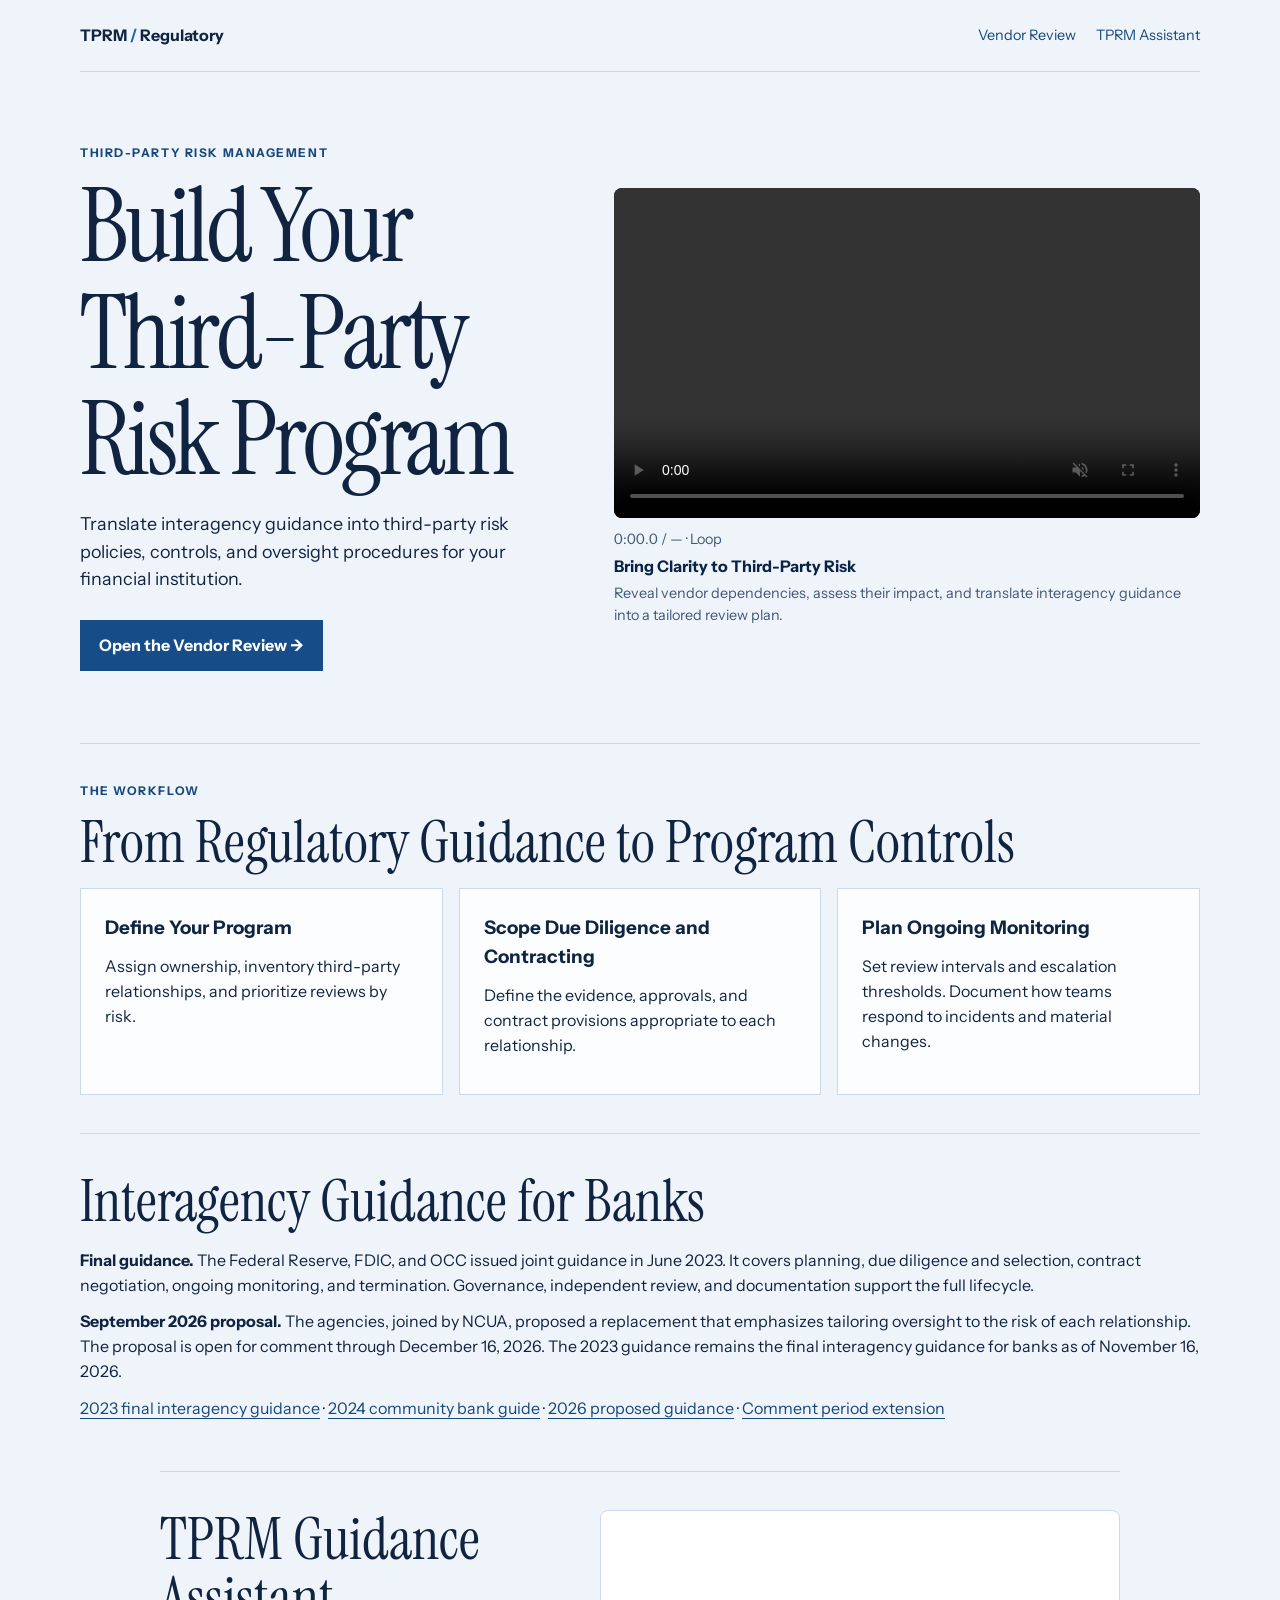
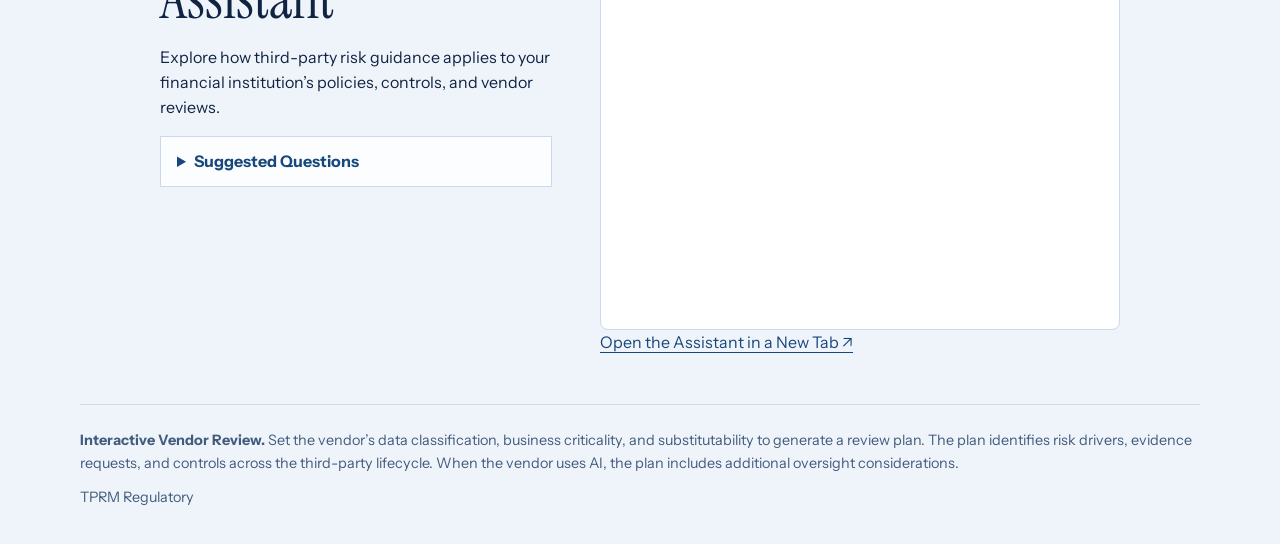
==== index.html @ 796124a0 "Replace hero with Runway cinematic vendor network video" ====
<!doctype html>
<html lang="en"><head><meta charset="utf-8"><meta name="viewport" content="width=device-width, initial-scale=1"><title >Build Your Third-Party Risk Program | TPRM Regulatory</title><link rel="stylesheet" href="site.css?v=blue"><style>
@media (min-width: 900px) {
  .hero { grid-template-columns: minmax(0, 1fr) minmax(0, 1.2fr); gap: clamp(28px, 3.5vw, 48px); }
}
.hero-film { margin: 0; min-width: 0; }
.hero-film-cue {
  display: block;
  margin-bottom: .25rem;
  color: #082344;
  font-size: 1rem;
  font-weight: 700;
  line-height: 1.35;
}
.hero-film video { aspect-ratio: 16 / 9; object-fit: contain; filter: none; border-radius: 8px; }
.hero-film figcaption { margin-top: .65rem; color: #405875; font-size: .9rem; }
</style><style>
.chat > p:first-of-type { max-width: 65ch; }
.chat details { margin: 1rem 0; padding: .75rem 1rem; border: 1px solid var(--line); background: #fbfdff; }
.chat summary { color: var(--green); font-weight: 700; cursor: pointer; }
.chat details ul { margin: .6rem 0 0; padding-left: 1.4rem; }
.chat { display: grid; grid-template-columns: minmax(0, 1fr) minmax(0, 520px); align-items: start; gap: clamp(1rem, 4vw, 3rem); max-width: 960px; margin-inline: auto; }
.chat .assistant-panel { min-width: 0; }
.chat iframe { height: 420px; border-radius: 8px; }
@media (max-width: 760px) {
  .chat { grid-template-columns: minmax(0, 1fr); }
  .chat iframe { height: 380px; }
}
</style></head>
<body><header><a class="brand" href="./">TPRM<span> / </span>Regulatory</a><nav aria-label="Main navigation"><a href="review.html" >Vendor Review</a><a href="#chat" >TPRM Assistant</a></nav></header><main><section class="hero"><div><p class="eyebrow">THIRD-PARTY RISK MANAGEMENT</p><h1 >Build Your Third-Party Risk Program</h1><p>Translate interagency guidance into third-party risk policies, controls, and oversight procedures for your financial institution.</p><a class="button" href="review.html" >Open the Vendor Review <span aria-hidden="true">→</span></a></div><figure class="hero-film">
  <video controls autoplay muted loop playsinline preload="auto" aria-label="AI-generated cinematic reveal of a bank and its interconnected service providers"><source src="tprm-clarity.mp4" type="video/mp4"></video>
  <figcaption>
    <output id="hero-video-time" aria-label="Video elapsed time and duration" aria-live="off" style="display:block;margin-bottom:.35rem;font-variant-numeric:tabular-nums">0:00.0 / — · Loop</output>
    <span class="hero-film-cue">Bring Clarity to Third-Party Risk</span>
    Reveal vendor dependencies, assess their impact, and translate interagency guidance into a tailored review plan.
  </figcaption>
  <script>
    const heroVideo = document.querySelector('.hero-film video');
    const heroTime = document.getElementById('hero-video-time');

    function formatVideoTime(seconds) {
      const tenths = Math.floor(seconds * 10);
      const minutes = Math.floor(tenths / 600);
      const remainder = String(Math.floor(tenths / 10) % 60).padStart(2, '0');
      return `${minutes}:${remainder}.${tenths % 10}`;
    }

    function updateVideoDisplay() {
      if (!Number.isFinite(heroVideo.duration) || heroVideo.duration <= 0) return;
      heroTime.textContent = `${formatVideoTime(heroVideo.currentTime)} / ${formatVideoTime(heroVideo.duration)} · Loop`;
    }

    heroVideo.addEventListener('loadedmetadata', updateVideoDisplay);
    heroVideo.addEventListener('timeupdate', updateVideoDisplay);
    updateVideoDisplay();
  </script>
</figure></section><section class="summary"><p class="eyebrow">THE WORKFLOW</p><h2 >From Regulatory Guidance to Program Controls</h2><div class="grid"><article><h3 >Define Your Program</h3><p>Assign ownership, inventory third-party relationships, and prioritize reviews by risk.</p></article><article><h3 >Scope Due Diligence and Contracting</h3><p>Define the evidence, approvals, and contract provisions appropriate to each relationship.</p></article><article><h3 >Plan Ongoing Monitoring</h3><p>Set review intervals and escalation thresholds. Document how teams respond to incidents and material changes.</p></article></div></section><section class="summary" aria-labelledby="guidance-heading">
  <h2 id="guidance-heading" >Interagency Guidance for Banks</h2>
  <p><strong>Final guidance.</strong> The Federal Reserve, FDIC, and OCC issued joint guidance in June 2023. It covers planning, due diligence and selection, contract negotiation, ongoing monitoring, and termination. Governance, independent review, and documentation support the full lifecycle.</p>
  <p><strong>September 2026 proposal.</strong> The agencies, joined by NCUA, proposed a replacement that emphasizes tailoring oversight to the risk of each relationship. The proposal is open for comment through December 16, 2026. The 2023 guidance remains the final interagency guidance for banks as of November 16, 2026.</p>
  <p><a href="https://www.occ.gov/news-issuances/bulletins/2023/bulletin-2023-17.html">2023 final interagency guidance</a> · <a href="https://www.occ.gov/news-issuances/bulletins/2024/bulletin-2024-11.html">2024 community bank guide</a> · <a href="https://www.occ.gov/news-issuances/bulletins/2026/bulletin-2026-46.html">2026 proposed guidance</a> · <a href="https://www.occ.gov/news-issuances/bulletins/2026/bulletin-2026-57.html">Comment period extension</a></p>
</section>
<section class="chat" id="chat" aria-labelledby="assistant-heading">
  <div class="assistant-copy">
  <h2 id="assistant-heading" >TPRM Guidance Assistant</h2>
  <p>Explore how third-party risk guidance applies to your financial institution’s policies, controls, and vendor reviews.</p>
  <details>
    <summary >Suggested Questions</summary>
    <ul>
      <li>What evidence should we request during third-party due diligence?</li>
      <li>What should we address in a contract with a critical service provider?</li>
      <li>How should we set a monitoring schedule based on vendor risk?</li>
    </ul>
  </details>
  </div>
  <div class="assistant-panel">
  <iframe id="assistant-frame" title="TPRM Guidance Assistant" data-src="https://share.chatling.ai/s/bdZsndnXXYo1NCs"></iframe>
  <script>
    const assistantFrame = document.getElementById('assistant-frame');
    const visibilityObserver = new IntersectionObserver(([entry]) => {
      if (entry.intersectionRatio < 0.5) return;
      visibilityObserver.disconnect();
      assistantFrame.src = assistantFrame.dataset.src;
    }, { threshold: 0.5 });
    visibilityObserver.observe(assistantFrame);
  </script>
  <p><a href="https://share.chatling.ai/s/bdZsndnXXYo1NCs" target="_blank" rel="noopener" >Open the Assistant in a New Tab ↗</a></p>
  </div>
</section></main><footer><p><strong >Interactive Vendor Review.</strong> Set the vendor’s data classification, business criticality, and substitutability to generate a review plan. The plan identifies risk drivers, evidence requests, and controls across the third-party lifecycle. When the vendor uses AI, the plan includes additional oversight considerations.</p><p>TPRM Regulatory</p></footer></body></html>
---- site.css ----
@import url('https://fonts.googleapis.com/css2?family=Instrument+Sans:wght@400;500;600;700&family=Instrument+Serif&display=swap');
:root{font: 16px/1.55 "Instrument Sans",Arial,sans-serif;color:#102442;background:#eff4fb;--ink:#102442;--green:#17477b;--line:#cbd9eb}*{box-sizing:border-box}body{margin:0}header,main,footer{width:min(1120px,calc(100% - 40px));margin:auto}header{display:flex;align-items:center;justify-content:space-between;gap:1rem;padding:23px 0;border-bottom:1px solid var(--line)}a{color:var(--green);text-underline-offset:4px}header a{text-decoration:none}.brand{font-weight:700;color:var(--ink)}.brand span{color:#2563a6}nav{display:flex;gap:1.25rem;font-size:.9rem}h1,h2{font-family:"Instrument Serif",Georgia,serif;font-weight:400;line-height:1.04;margin:0 0 16px}h1{font-size:clamp(3.5rem,8vw,6.8rem);letter-spacing:-.035em}h2{font-size:clamp(2.35rem,5vw,3.6rem)}h3,p{margin:0 0 12px}.eyebrow{font-size:.75rem;font-weight:700;letter-spacing:.13em;color:var(--green)}.hero{display:grid;grid-template-columns:1.05fr 1fr;gap:clamp(25px,5vw,70px);align-items:center;padding:72px 0}.hero p:not(.eyebrow),.intro>p:not(.eyebrow){max-width:62ch;font-size:1.12rem}.button{display:inline-block;background:#164d88;color:#fff;border:0;padding:13px 19px;font:inherit;font-weight:700;text-decoration:none;cursor:pointer;margin-top:15px}.button:hover{background:#0a305c}video{width:100%;aspect-ratio:4/3;display:block;object-fit:cover;background:#0b2448}.summary,.chat,.workbench{border-top:1px solid var(--line);padding:38px 0}.grid,.workbench{display:grid;gap:16px}.grid{grid-template-columns:repeat(3,1fr)}.grid article,form,.result{border:1px solid var(--line);background:#fbfdff;padding:24px}.intro{padding:64px 0 32px}.note{color:#405875}.workbench{grid-template-columns:1fr 1.2fr;align-items:start}label,select{display:block;width:100%}label,dt{font-weight:700}select{font:inherit;color:inherit;padding:10px;margin:5px 0 18px;background:#eff4fb;border:1px solid #7893b4}dd{margin:0 0 14px}.chat iframe{display:block;width:100%;height:510px;border:1px solid var(--line);background:#fff}.chat iframe+p{margin-top:10px}footer{border-top:1px solid var(--line);padding:24px 0;color:#425c7d;font-size:.9rem}:focus-visible{outline:3px solid #1d62a8;outline-offset:4px}@media(max-width:720px){.hero,.grid,.workbench{grid-template-columns:1fr}.hero{padding:45px 0}nav{gap:.7rem}header{flex-wrap:wrap}}

.hero video{filter:hue-rotate(85deg)}
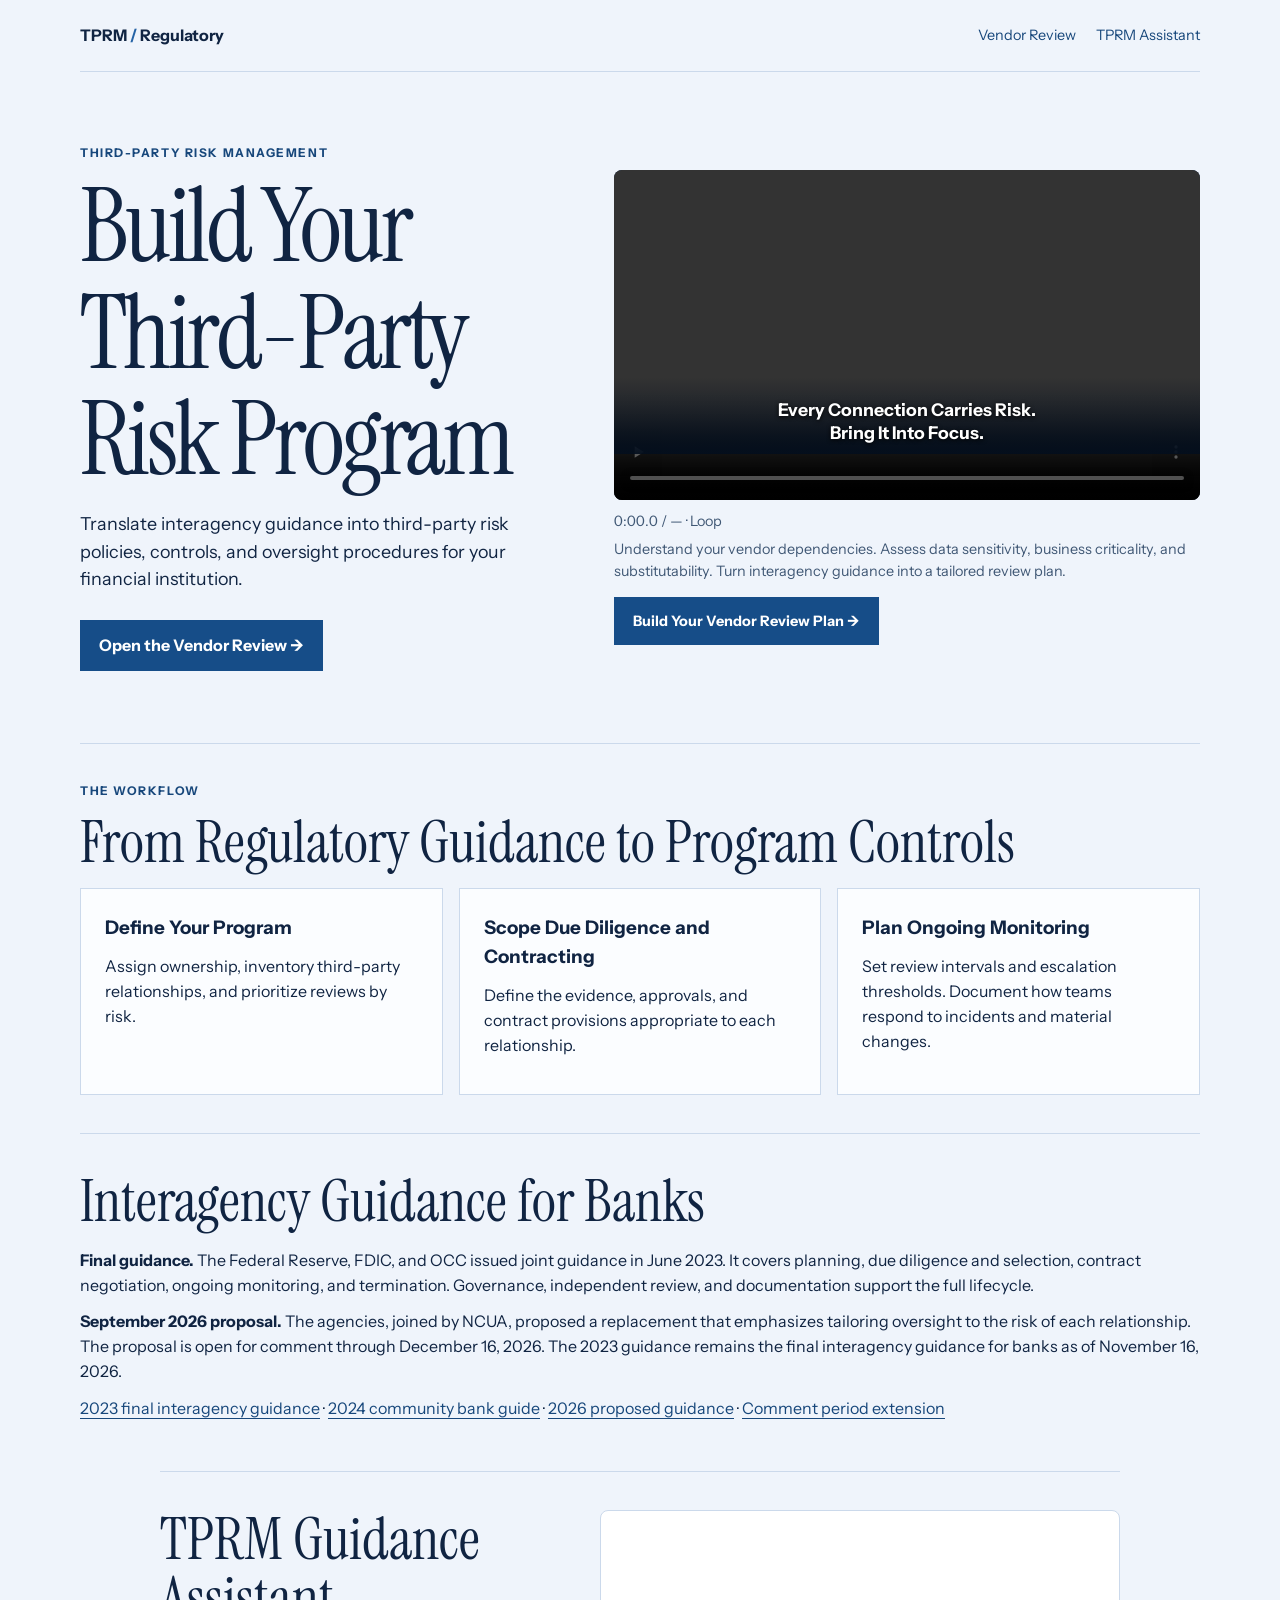
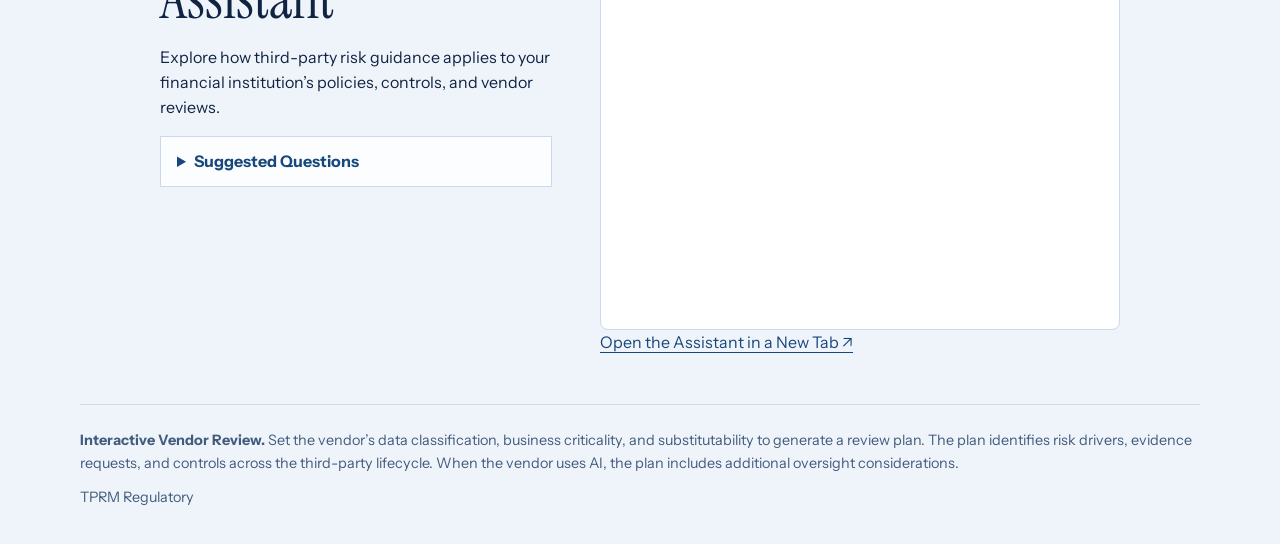
==== commit 6340c4f0: "Connect cinematic video to vendor review with message and CTA" ====
--- a/index.html
+++ b/index.html
@@ -4,6 +4,23 @@
   .hero { grid-template-columns: minmax(0, 1fr) minmax(0, 1.2fr); gap: clamp(28px, 3.5vw, 48px); }
 }
 .hero-film { margin: 0; min-width: 0; }
+.hero-video-stage { position: relative; container-type: inline-size; }
+.hero-video-message {
+  position: absolute;
+  left: 0;
+  right: 0;
+  bottom: 46px;
+  padding: 1.4rem .8rem .55rem;
+  background: linear-gradient(transparent, rgba(3, 14, 29, .94));
+  color: #fff;
+  text-align: center;
+  pointer-events: none;
+  font-size: clamp(12px, 3cqw, 20px);
+  font-weight: 700;
+  line-height: 1.3;
+  text-shadow: 0 1px 4px #000;
+}
+.hero-film .button { display: inline-block; margin-top: .9rem; }
 .hero-film-cue {
   display: block;
   margin-bottom: .25rem;
@@ -28,11 +45,14 @@
 }
 </style></head>
 <body><header><a class="brand" href="./">TPRM<span> / </span>Regulatory</a><nav aria-label="Main navigation"><a href="review.html" >Vendor Review</a><a href="#chat" >TPRM Assistant</a></nav></header><main><section class="hero"><div><p class="eyebrow">THIRD-PARTY RISK MANAGEMENT</p><h1 >Build Your Third-Party Risk Program</h1><p>Translate interagency guidance into third-party risk policies, controls, and oversight procedures for your financial institution.</p><a class="button" href="review.html" >Open the Vendor Review <span aria-hidden="true">→</span></a></div><figure class="hero-film">
-  <video controls autoplay muted loop playsinline preload="auto" aria-label="AI-generated cinematic reveal of a bank and its interconnected service providers"><source src="tprm-clarity.mp4" type="video/mp4"></video>
+  <div class="hero-video-stage">
+    <video controls autoplay muted loop playsinline preload="auto" aria-label="AI-generated cinematic reveal of USA Bank and its vendor network. Every connection carries risk. Bring it into focus."><source src="tprm-usa-bank.mp4" type="video/mp4"></video>
+    <div class="hero-video-message" aria-hidden="true">Every Connection Carries Risk.<br>Bring It Into Focus.</div>
+  </div>
   <figcaption>
     <output id="hero-video-time" aria-label="Video elapsed time and duration" aria-live="off" style="display:block;margin-bottom:.35rem;font-variant-numeric:tabular-nums">0:00.0 / — · Loop</output>
-    <span class="hero-film-cue">Bring Clarity to Third-Party Risk</span>
-    Reveal vendor dependencies, assess their impact, and translate interagency guidance into a tailored review plan.
+    Understand your vendor dependencies. Assess data sensitivity, business criticality, and substitutability. Turn interagency guidance into a tailored review plan.
+    <a class="button" href="review.html?v=title-case">Build Your Vendor Review Plan <span aria-hidden="true">→</span></a>
   </figcaption>
   <script>
     const heroVideo = document.querySelector('.hero-film video');
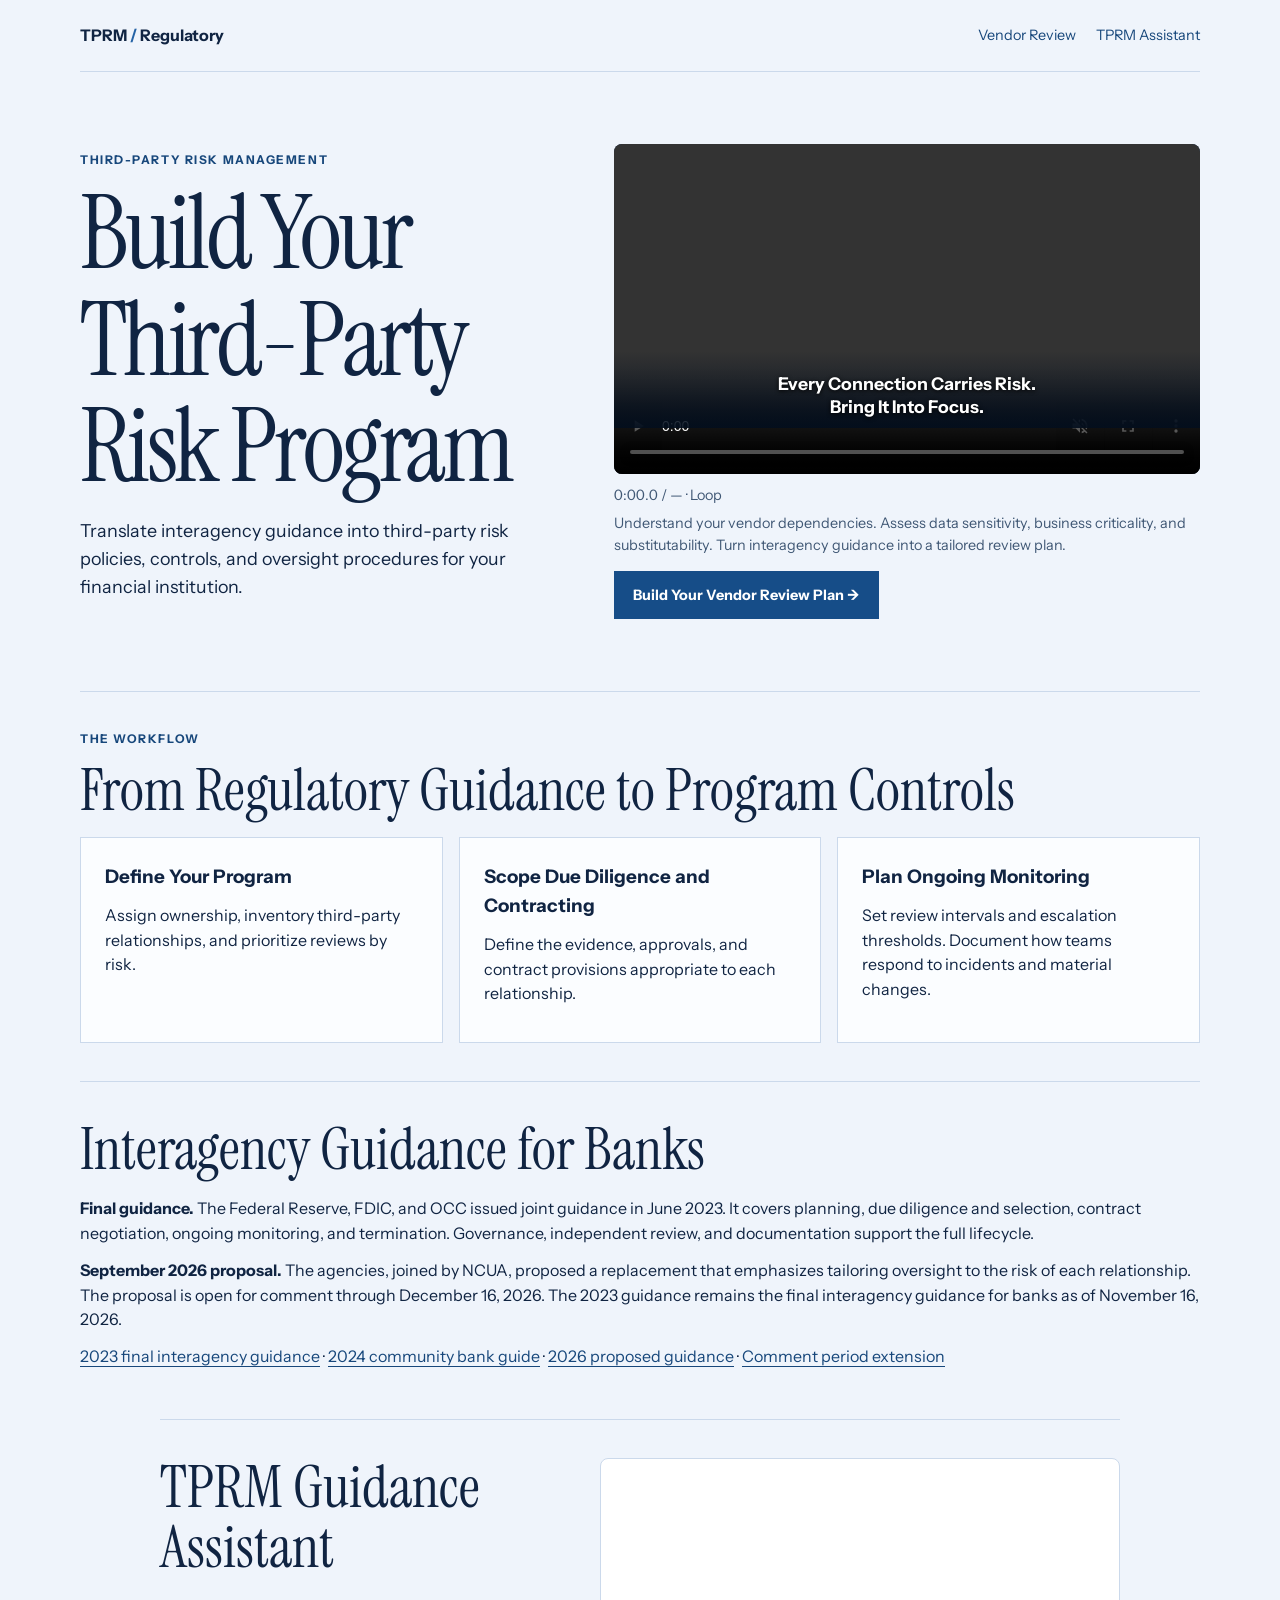
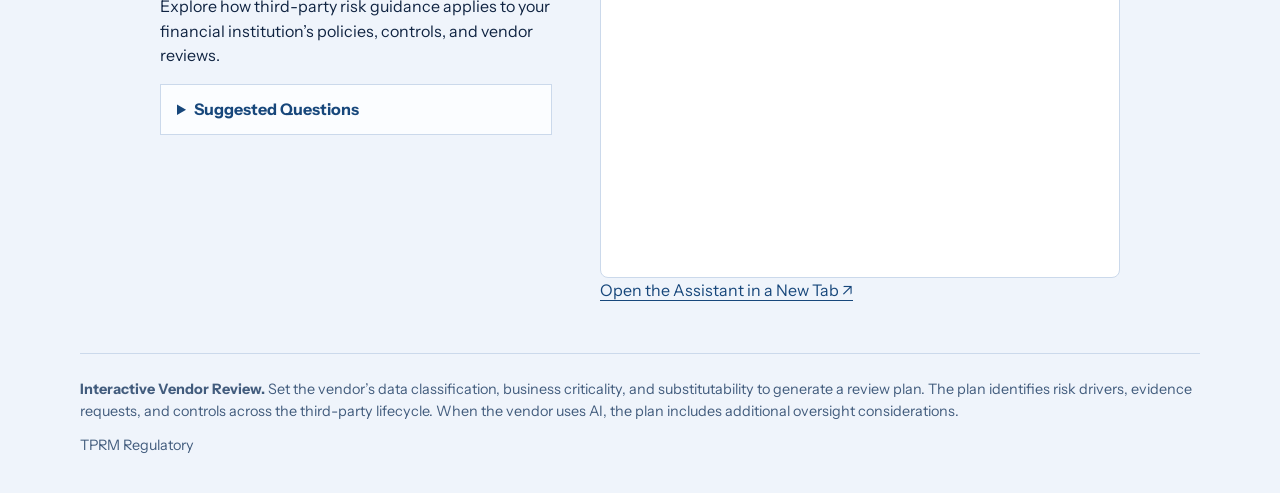
==== commit ee38f9ae: "Keep the vendor review call to action beneath the video" ====
--- a/index.html
+++ b/index.html
@@ -44,7 +44,7 @@
   .chat iframe { height: 380px; }
 }
 </style></head>
-<body><header><a class="brand" href="./">TPRM<span> / </span>Regulatory</a><nav aria-label="Main navigation"><a href="review.html" >Vendor Review</a><a href="#chat" >TPRM Assistant</a></nav></header><main><section class="hero"><div><p class="eyebrow">THIRD-PARTY RISK MANAGEMENT</p><h1 >Build Your Third-Party Risk Program</h1><p>Translate interagency guidance into third-party risk policies, controls, and oversight procedures for your financial institution.</p><a class="button" href="review.html" >Open the Vendor Review <span aria-hidden="true">→</span></a></div><figure class="hero-film">
+<body><header><a class="brand" href="./">TPRM<span> / </span>Regulatory</a><nav aria-label="Main navigation"><a href="review.html" >Vendor Review</a><a href="#chat" >TPRM Assistant</a></nav></header><main><section class="hero"><div><p class="eyebrow">THIRD-PARTY RISK MANAGEMENT</p><h1 >Build Your Third-Party Risk Program</h1><p>Translate interagency guidance into third-party risk policies, controls, and oversight procedures for your financial institution.</p></div><figure class="hero-film">
   <div class="hero-video-stage">
     <video controls autoplay muted loop playsinline preload="auto" aria-label="AI-generated cinematic reveal of USA Bank and its vendor network. Every connection carries risk. Bring it into focus."><source src="tprm-usa-bank.mp4" type="video/mp4"></video>
     <div class="hero-video-message" aria-hidden="true">Every Connection Carries Risk.<br>Bring It Into Focus.</div>
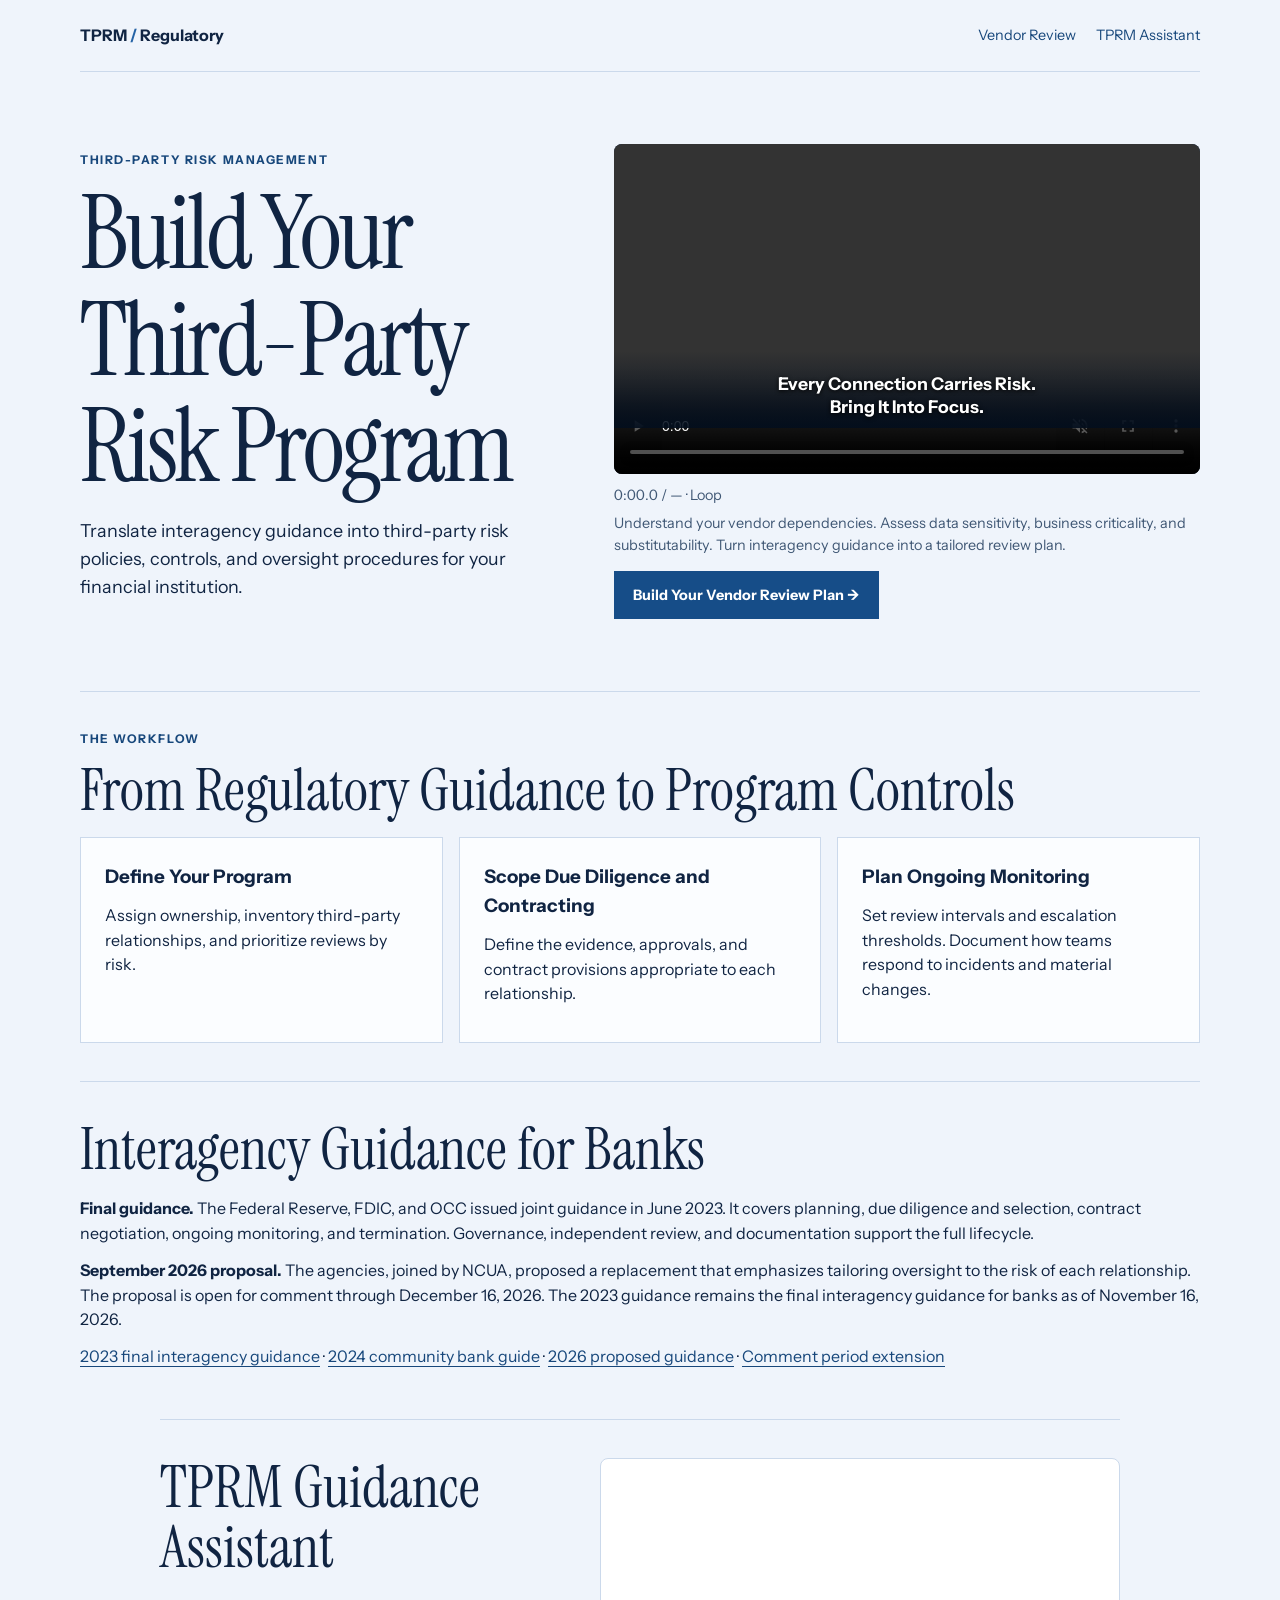
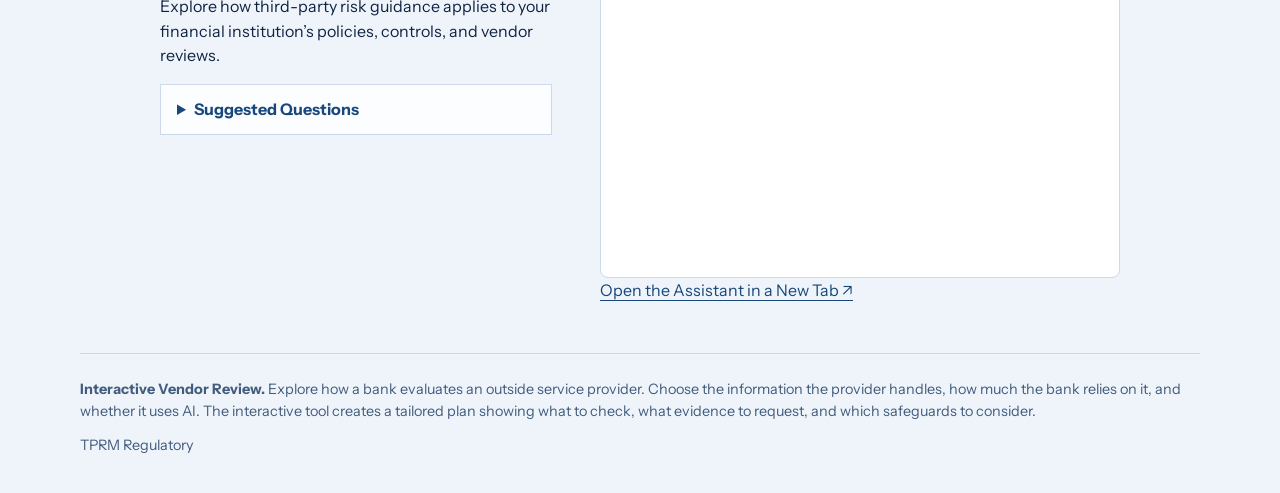
==== commit 488db47f: "Explain the interactive vendor review in plain language" ====
--- a/index.html
+++ b/index.html
@@ -106,4 +106,4 @@
   </script>
   <p><a href="https://share.chatling.ai/s/bdZsndnXXYo1NCs" target="_blank" rel="noopener" >Open the Assistant in a New Tab ↗</a></p>
   </div>
-</section></main><footer><p><strong >Interactive Vendor Review.</strong> Set the vendor’s data classification, business criticality, and substitutability to generate a review plan. The plan identifies risk drivers, evidence requests, and controls across the third-party lifecycle. When the vendor uses AI, the plan includes additional oversight considerations.</p><p>TPRM Regulatory</p></footer></body></html>
+</section></main><footer><p><strong >Interactive Vendor Review.</strong> Explore how a bank evaluates an outside service provider. Choose the information the provider handles, how much the bank relies on it, and whether it uses AI. The interactive tool creates a tailored plan showing what to check, what evidence to request, and which safeguards to consider.</p><p>TPRM Regulatory</p></footer></body></html>
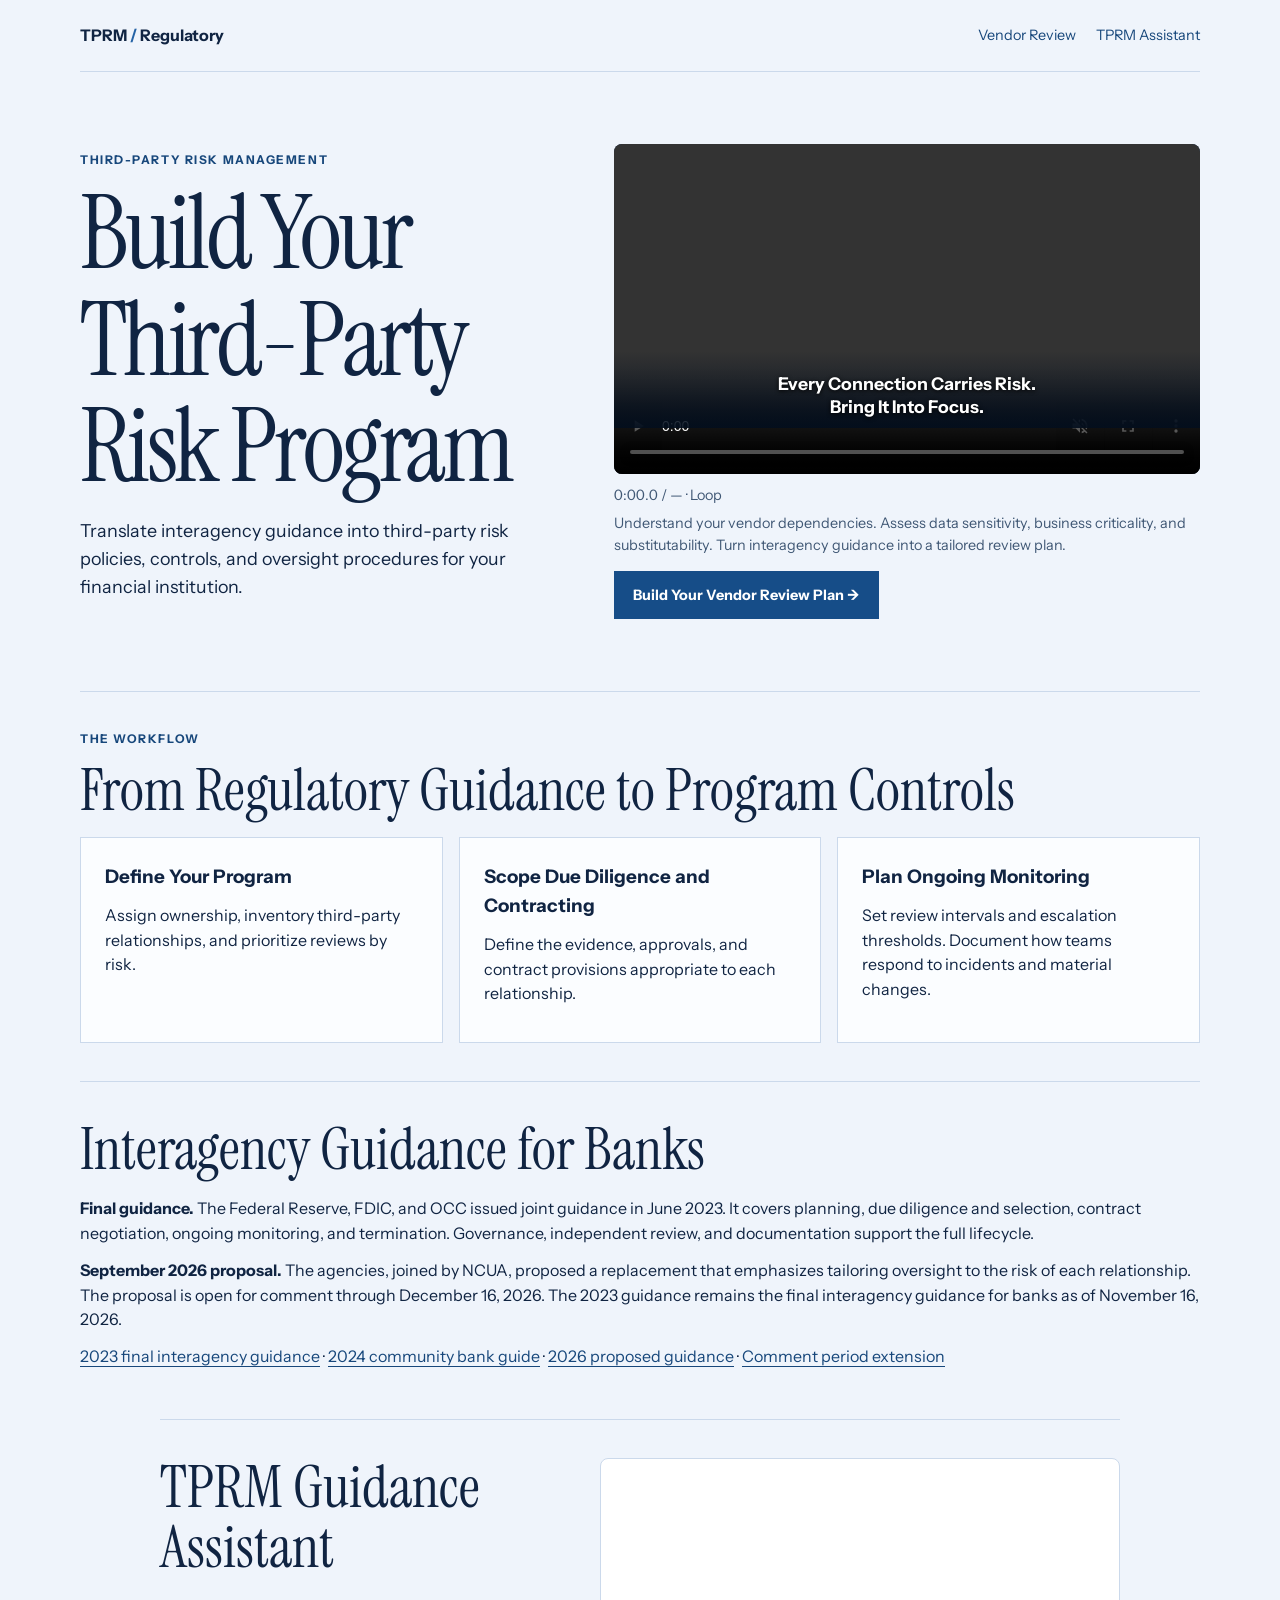
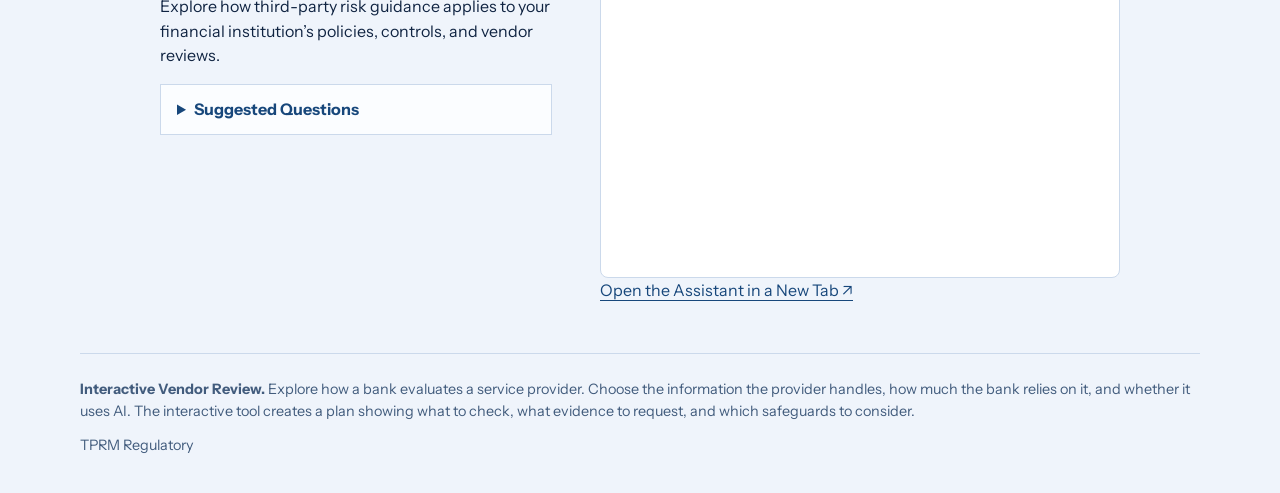
==== commit d881d463: "Keep footer explanation below 50 words including heading" ====
--- a/index.html
+++ b/index.html
@@ -106,4 +106,4 @@
   </script>
   <p><a href="https://share.chatling.ai/s/bdZsndnXXYo1NCs" target="_blank" rel="noopener" >Open the Assistant in a New Tab ↗</a></p>
   </div>
-</section></main><footer><p><strong >Interactive Vendor Review.</strong> Explore how a bank evaluates an outside service provider. Choose the information the provider handles, how much the bank relies on it, and whether it uses AI. The interactive tool creates a tailored plan showing what to check, what evidence to request, and which safeguards to consider.</p><p>TPRM Regulatory</p></footer></body></html>
+</section></main><footer><p><strong >Interactive Vendor Review.</strong> Explore how a bank evaluates a service provider. Choose the information the provider handles, how much the bank relies on it, and whether it uses AI. The interactive tool creates a plan showing what to check, what evidence to request, and which safeguards to consider.</p><p>TPRM Regulatory</p></footer></body></html>
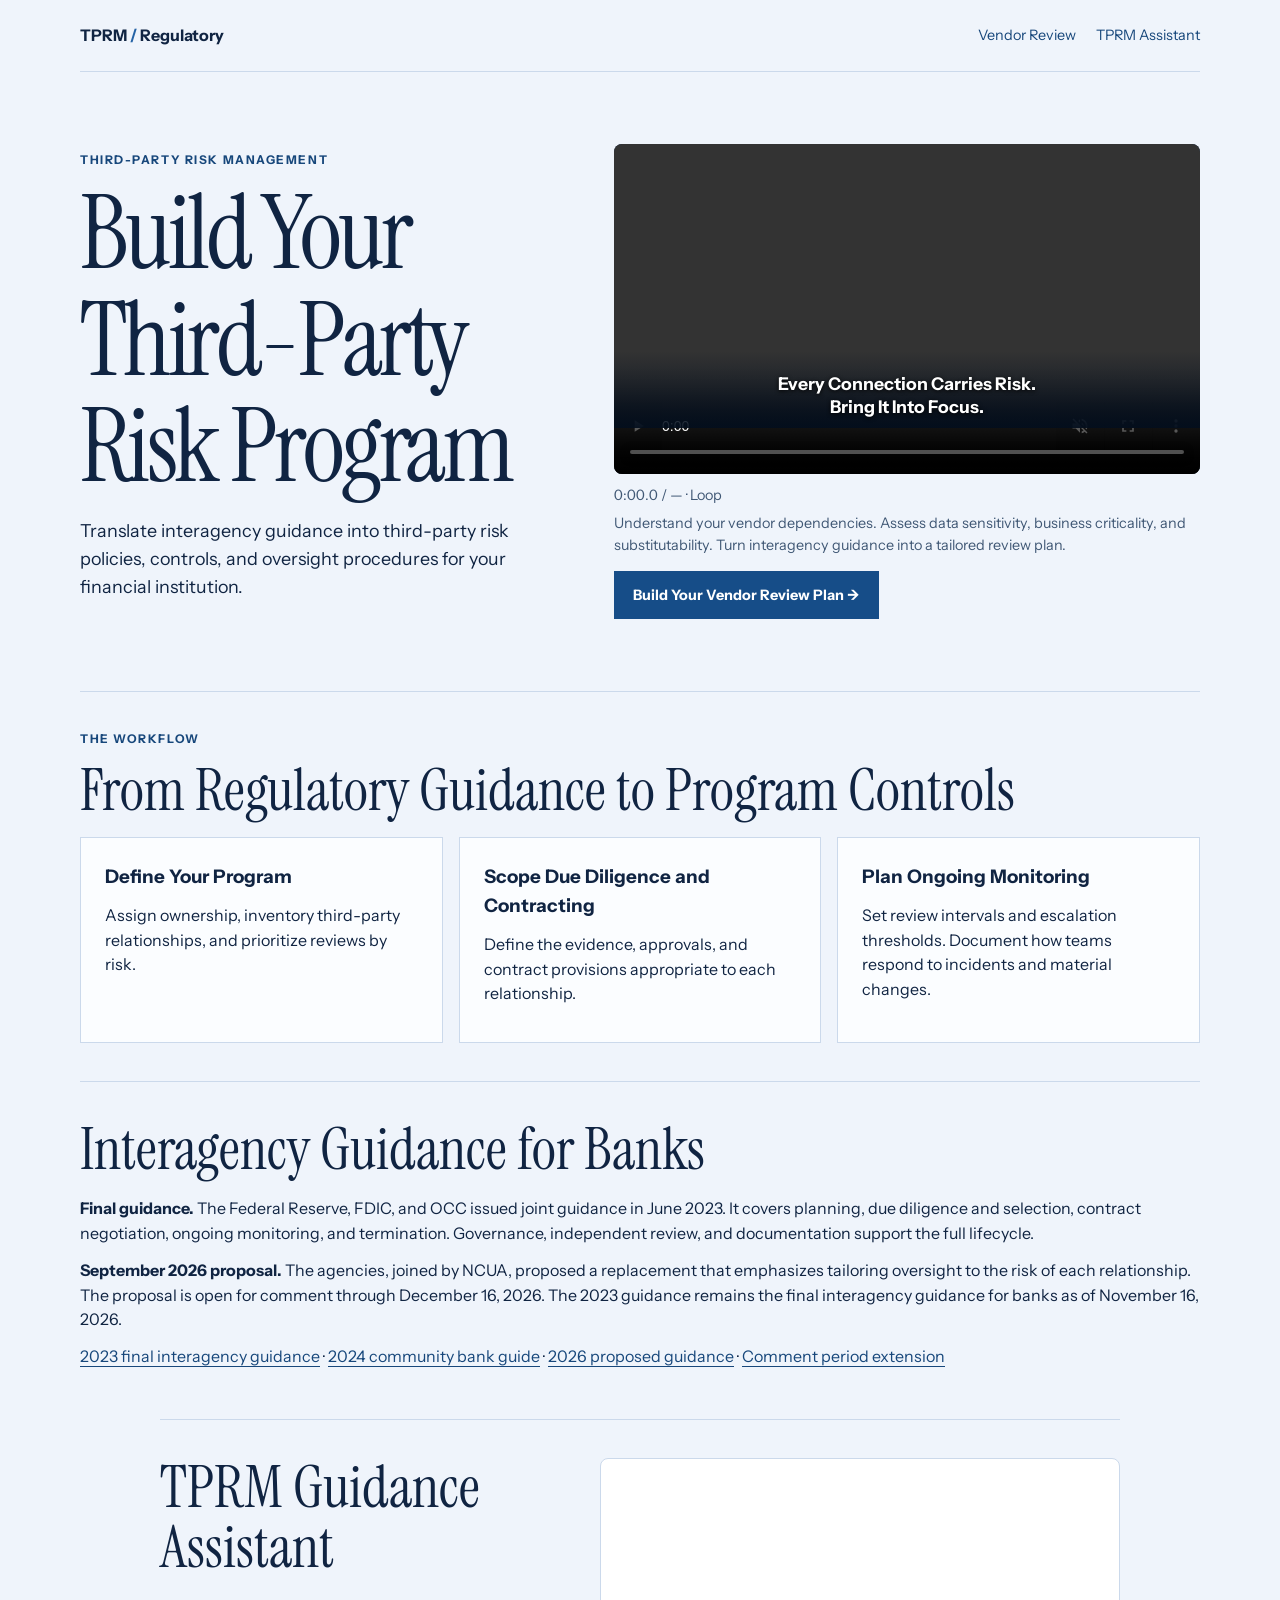
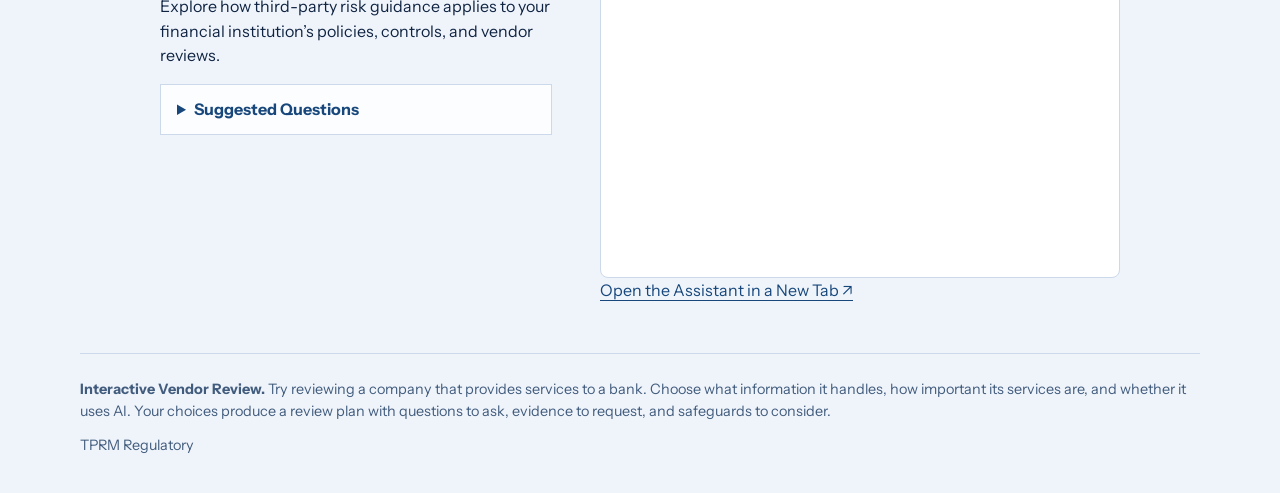
==== commit 031b7c58: "Make the footer explanation conversational and accessible" ====
--- a/index.html
+++ b/index.html
@@ -106,4 +106,4 @@
   </script>
   <p><a href="https://share.chatling.ai/s/bdZsndnXXYo1NCs" target="_blank" rel="noopener" >Open the Assistant in a New Tab ↗</a></p>
   </div>
-</section></main><footer><p><strong >Interactive Vendor Review.</strong> Explore how a bank evaluates a service provider. Choose the information the provider handles, how much the bank relies on it, and whether it uses AI. The interactive tool creates a plan showing what to check, what evidence to request, and which safeguards to consider.</p><p>TPRM Regulatory</p></footer></body></html>
+</section></main><footer><p><strong >Interactive Vendor Review.</strong> Try reviewing a company that provides services to a bank. Choose what information it handles, how important its services are, and whether it uses AI. Your choices produce a review plan with questions to ask, evidence to request, and safeguards to consider.</p><p>TPRM Regulatory</p></footer></body></html>
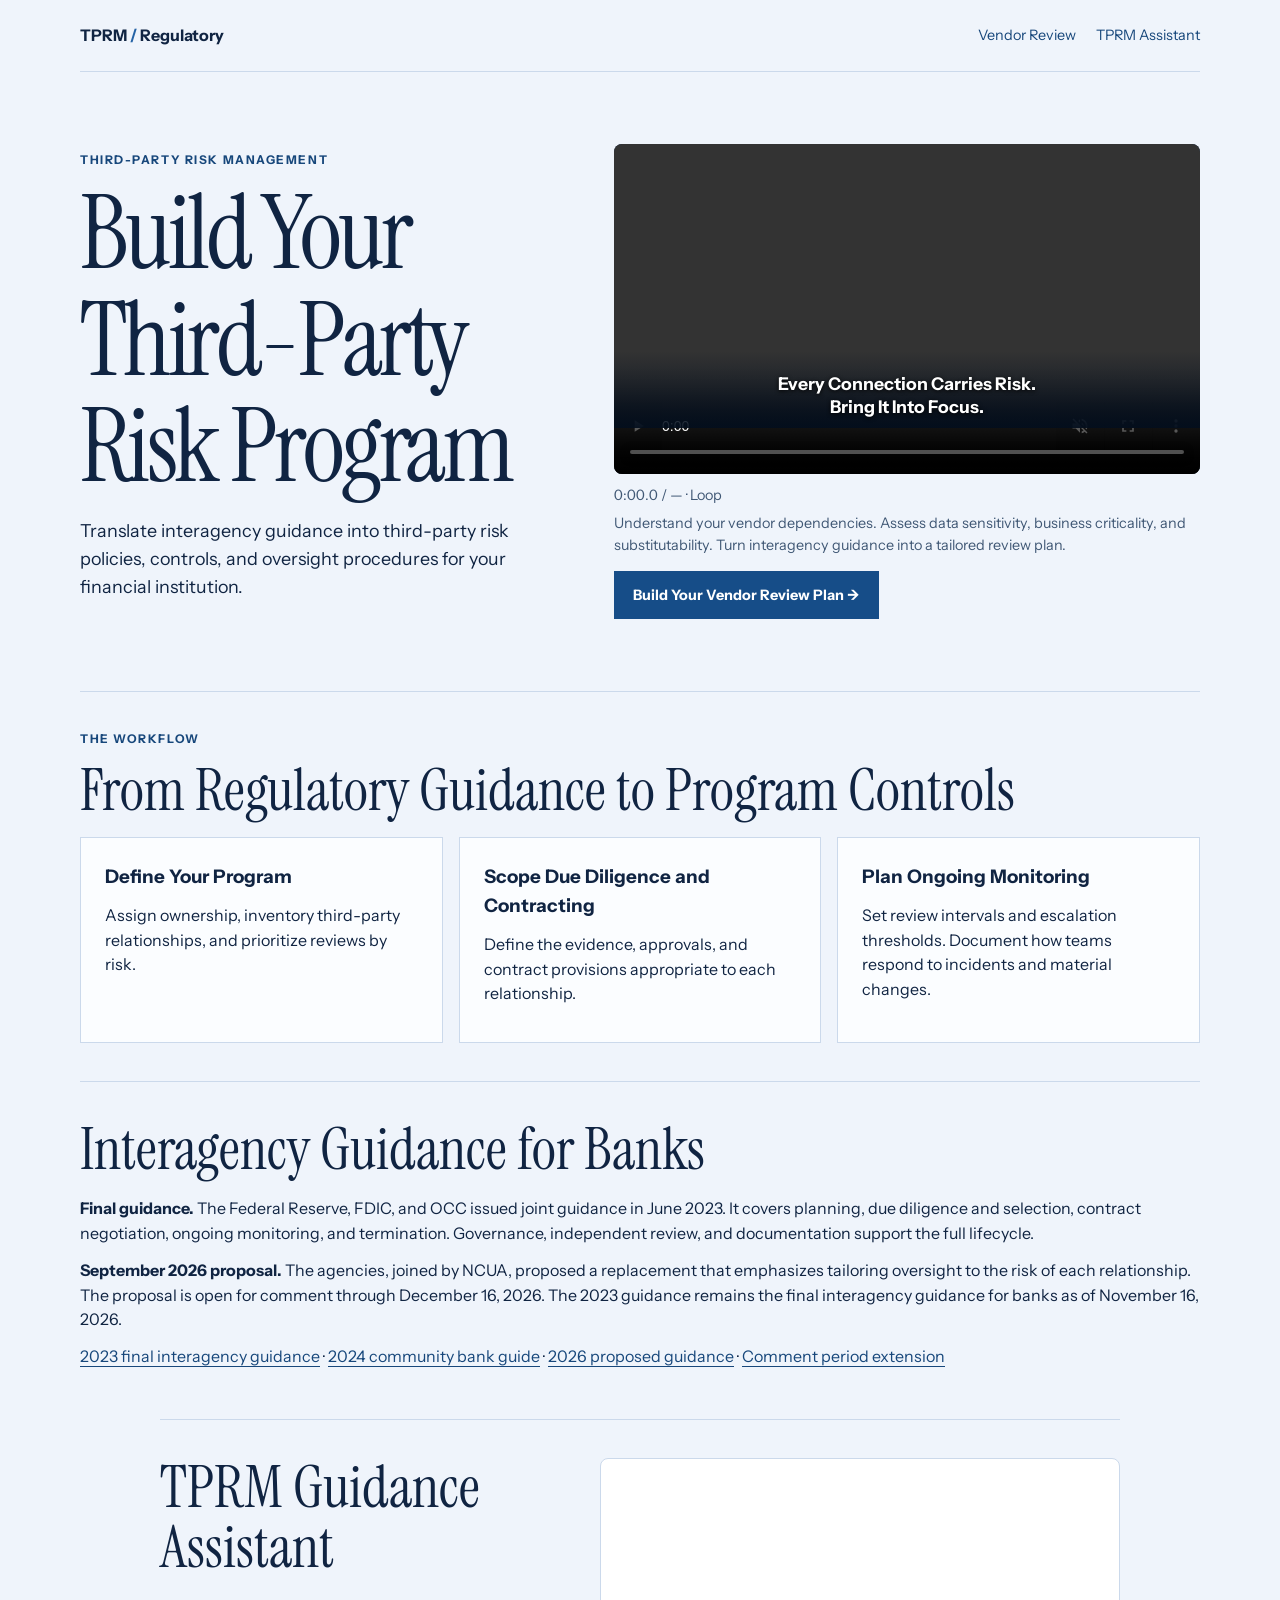
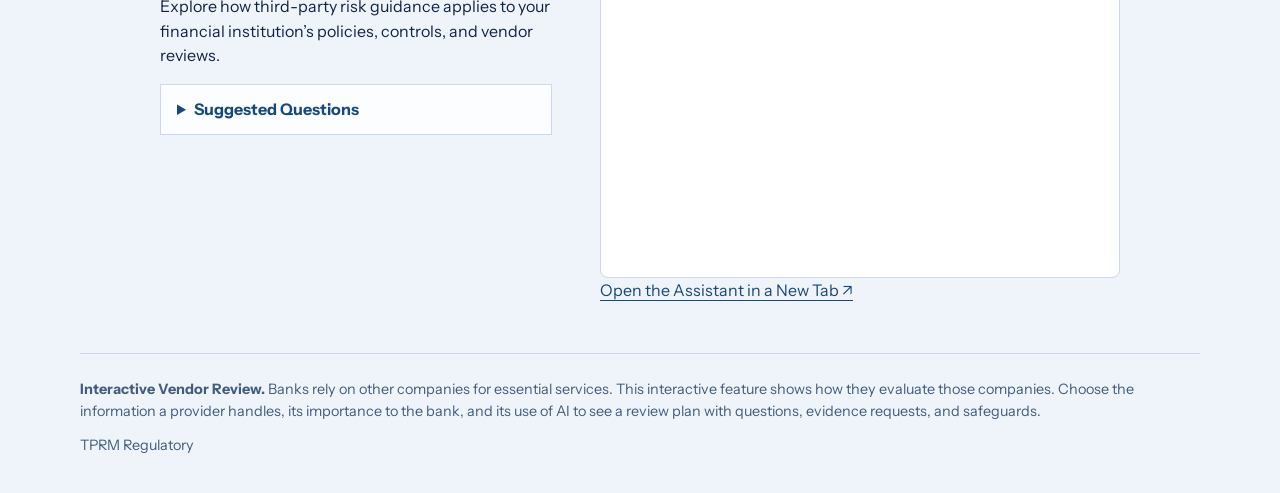
==== commit 2c89e352: "Explain the vendor review feature directly in plain language" ====
--- a/index.html
+++ b/index.html
@@ -106,4 +106,4 @@
   </script>
   <p><a href="https://share.chatling.ai/s/bdZsndnXXYo1NCs" target="_blank" rel="noopener" >Open the Assistant in a New Tab ↗</a></p>
   </div>
-</section></main><footer><p><strong >Interactive Vendor Review.</strong> Try reviewing a company that provides services to a bank. Choose what information it handles, how important its services are, and whether it uses AI. Your choices produce a review plan with questions to ask, evidence to request, and safeguards to consider.</p><p>TPRM Regulatory</p></footer></body></html>
+</section></main><footer><p><strong >Interactive Vendor Review.</strong> Banks rely on other companies for essential services. This interactive feature shows how they evaluate those companies. Choose the information a provider handles, its importance to the bank, and its use of AI to see a review plan with questions, evidence requests, and safeguards.</p><p>TPRM Regulatory</p></footer></body></html>
